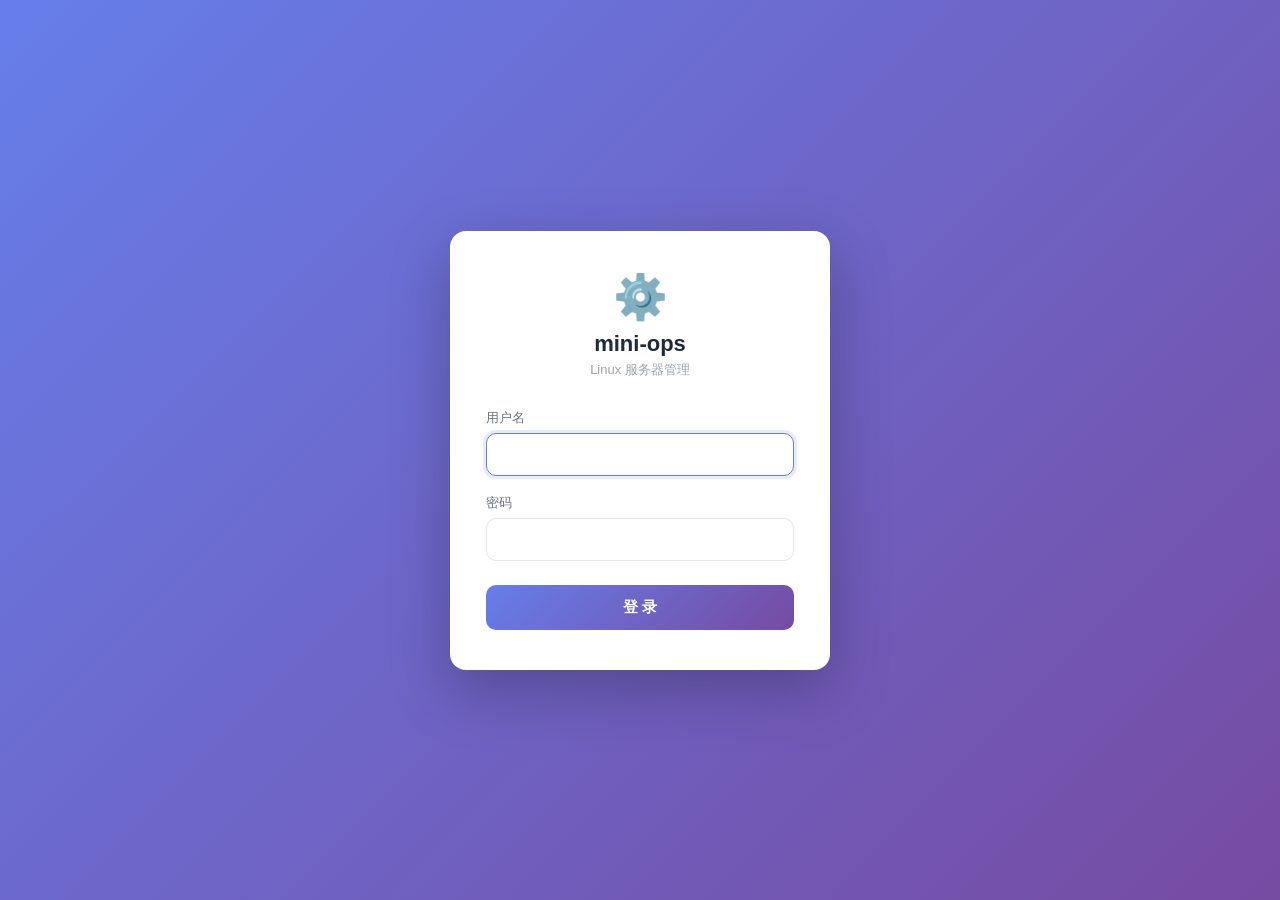
==== web/login.html @ bfa678b9 "feat: 自定义登录页替代浏览器原生弹窗，cookie 会话认证" ====
<!DOCTYPE html>
<html lang="zh-CN">
<head>
<meta charset="UTF-8">
<meta name="viewport" content="width=device-width, initial-scale=1.0">
<title>登录 - mini-ops</title>
<style>
* { box-sizing: border-box; margin: 0; padding: 0; }

body {
  font-family: -apple-system, BlinkMacSystemFont, "Segoe UI", "PingFang SC", "Microsoft YaHei", sans-serif;
  min-height: 100vh;
  display: flex;
  align-items: center;
  justify-content: center;
  background: linear-gradient(135deg, #667eea 0%, #764ba2 100%);
  padding: 20px;
}

.login-card {
  background: #fff;
  border-radius: 16px;
  padding: 40px 36px;
  width: 100%;
  max-width: 380px;
  box-shadow: 0 20px 60px rgba(0,0,0,0.25);
  animation: slideUp 0.4s ease;
}

@keyframes slideUp {
  from { opacity: 0; transform: translateY(20px); }
  to { opacity: 1; transform: translateY(0); }
}

.brand {
  text-align: center;
  margin-bottom: 30px;
}
.brand .logo {
  font-size: 44px;
  display: block;
  margin-bottom: 8px;
}
.brand h1 {
  font-size: 22px;
  color: #1f2937;
  font-weight: 700;
}
.brand p {
  font-size: 13px;
  color: #9ca3af;
  margin-top: 4px;
}

.form-group {
  margin-bottom: 18px;
}
.form-group label {
  display: block;
  font-size: 13px;
  color: #6b7280;
  margin-bottom: 6px;
  font-weight: 500;
}
.form-group input {
  width: 100%;
  padding: 12px 14px;
  border: 1.5px solid #e5e7eb;
  border-radius: 10px;
  font-size: 15px;
  outline: none;
  transition: border-color 0.2s, box-shadow 0.2s;
}
.form-group input:focus {
  border-color: #667eea;
  box-shadow: 0 0 0 3px rgba(102,126,234,0.15);
}

.btn-login {
  width: 100%;
  padding: 13px;
  border: none;
  border-radius: 10px;
  background: linear-gradient(135deg, #667eea 0%, #764ba2 100%);
  color: #fff;
  font-size: 15px;
  font-weight: 600;
  cursor: pointer;
  transition: opacity 0.2s, transform 0.1s;
  margin-top: 6px;
}
.btn-login:hover { opacity: 0.92; }
.btn-login:active { transform: scale(0.98); }
.btn-login:disabled { opacity: 0.6; cursor: not-allowed; }

.error-msg {
  background: #fef2f2;
  border: 1px solid #fecaca;
  color: #dc2626;
  font-size: 13px;
  padding: 10px 12px;
  border-radius: 8px;
  margin-bottom: 16px;
  display: none;
  text-align: center;
}
.error-msg.show { display: block; }

@media (max-width: 420px) {
  .login-card { padding: 30px 24px; }
}
</style>
</head>
<body>

<div class="login-card">
  <div class="brand">
    <span class="logo">⚙️</span>
    <h1>mini-ops</h1>
    <p>Linux 服务器管理</p>
  </div>

  <div class="error-msg" id="error"></div>

  <form onsubmit="return doLogin(event)">
    <div class="form-group">
      <label>用户名</label>
      <input type="text" id="username" autocomplete="username" required autofocus>
    </div>
    <div class="form-group">
      <label>密码</label>
      <input type="password" id="password" autocomplete="current-password" required>
    </div>
    <button class="btn-login" id="btn" type="submit">登 录</button>
  </form>
</div>

<script>
async function doLogin(e) {
  e.preventDefault();
  const btn = document.getElementById('btn');
  const errBox = document.getElementById('error');
  btn.disabled = true;
  btn.textContent = '登录中...';
  errBox.classList.remove('show');

  try {
    const resp = await fetch('/api/login', {
      method: 'POST',
      headers: { 'Content-Type': 'application/json' },
      body: JSON.stringify({
        username: document.getElementById('username').value,
        password: document.getElementById('password').value,
      }),
    });
    const data = await resp.json();
    if (data.ok) {
      location.href = '/';
      return false;
    }
    errBox.textContent = data.message || '登录失败';
    errBox.classList.add('show');
  } catch (err) {
    errBox.textContent = '网络错误，请重试';
    errBox.classList.add('show');
  }

  btn.disabled = false;
  btn.textContent = '登 录';
  return false;
}
</script>

</body>
</html>
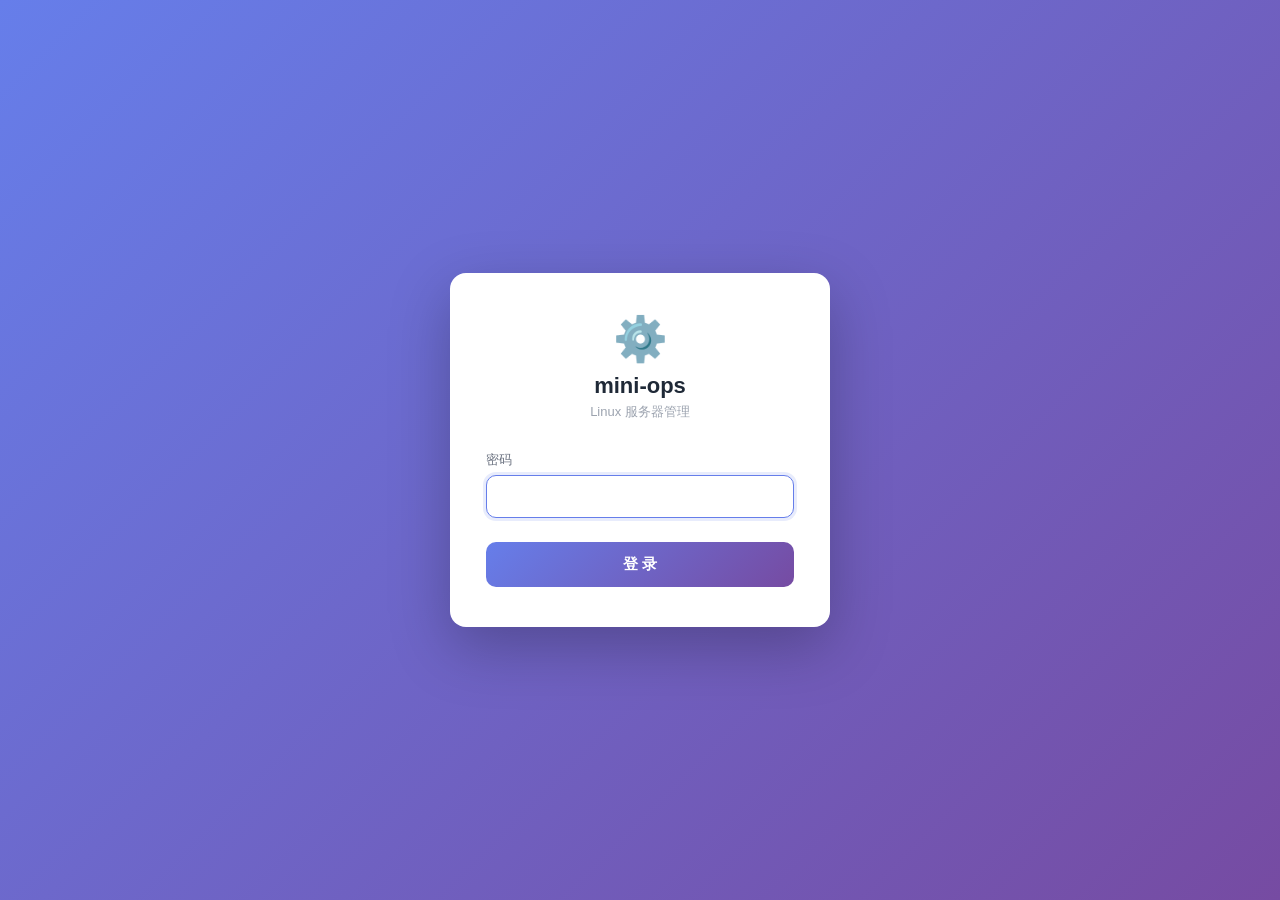
==== commit 3edad0f5: "feat: 移除用户名，仅保留密码登录" ====
--- a/web/login.html
+++ b/web/login.html
@@ -124,12 +124,8 @@
 
   <form onsubmit="return doLogin(event)">
     <div class="form-group">
-      <label>用户名</label>
-      <input type="text" id="username" autocomplete="username" required autofocus>
-    </div>
-    <div class="form-group">
       <label>密码</label>
-      <input type="password" id="password" autocomplete="current-password" required>
+      <input type="password" id="password" autocomplete="current-password" required autofocus>
     </div>
     <button class="btn-login" id="btn" type="submit">登 录</button>
   </form>
@@ -149,7 +145,6 @@
       method: 'POST',
       headers: { 'Content-Type': 'application/json' },
       body: JSON.stringify({
-        username: document.getElementById('username').value,
         password: document.getElementById('password').value,
       }),
     });
